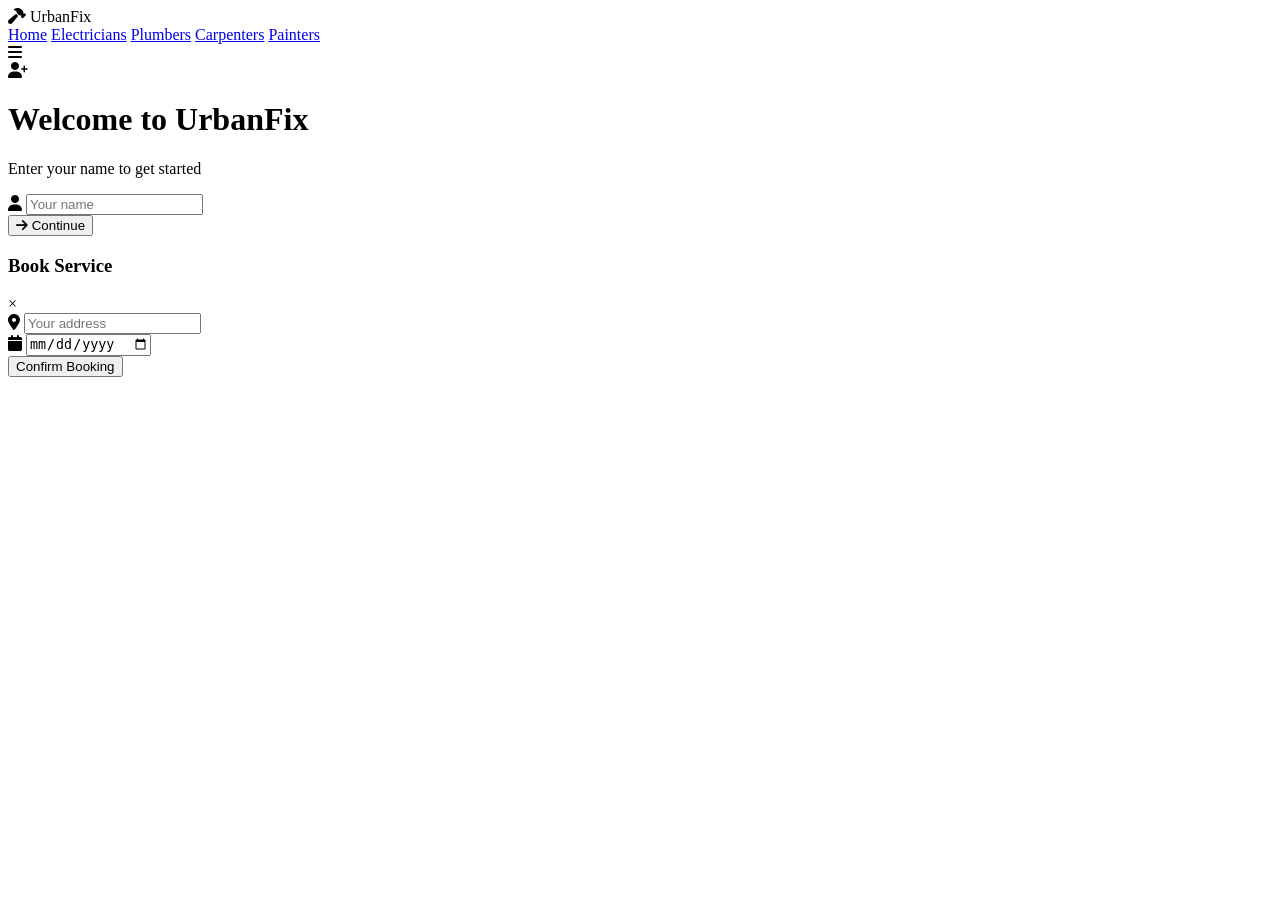
==== carpenter.html @ 441cc655 "Initial upload" ====
<!DOCTYPE html>
<html lang="en">
<head>
    <meta charset="UTF-8">
    <meta name="viewport" content="width=device-width, initial-scale=1.0">
    <title>Carpenters - UrbanFix</title>
    <link rel="stylesheet" href="css/style.css">
    <link href="https://fonts.googleapis.com/css2?family=Inter:wght@300;400;500;600;700&display=swap" rel="stylesheet">
    <link rel="stylesheet" href="https://cdnjs.cloudflare.com/ajax/libs/font-awesome/6.4.0/css/all.min.css">
</head>
<body>
    <nav class="navbar" id="navbar">
        <div class="nav-container">
            <div class="nav-logo">
                <i class="fas fa-hammer"></i>
                UrbanFix
            </div>
            <div class="nav-links" id="navLinks">
                <a href="index.html">Home</a>
                <a href="electrician.html">Electricians</a>
                <a href="plumber.html">Plumbers</a>
                <a href="carpenter.html">Carpenters</a>
                <a href="painter.html">Painters</a>
                <a href="#" id="logoutBtn" style="display:none;">Logout</a>
            </div>
            <div class="nav-toggle" id="navToggle">
                <i class="fas fa-bars"></i>
            </div>
        </div>
    </nav>

    <div class="login-container" id="loginContainer"></div>

    <main class="main-content" id="mainContent">
        <section class="hero" style="background: linear-gradient(135deg, #43e97b 0%, #38f9d7 100%); padding: 140px 0 80px;">
            <div class="container">
                <div style="text-align: center; color: #fff;">
                    <h1 style="font-size: 3rem; font-weight: 800; margin-bottom: 20px; text-shadow: 0 2px 10px rgba(0,0,0,0.2);">Carpenters</h1>
                    <p style="font-size: 1.3rem; max-width: 600px; margin: 0 auto; opacity: 0.95;">Professional carpenters for furniture repair, shelves & woodwork</p>
                </div>
            </div>
        </section>

        <section class="workers-section">
            <div class="container">
                <div id="workersContainer"></div>
            </div>
        </section>
    </main>

    <div id="bookingModal" class="modal">
        <div class="modal-content">
            <div class="modal-header">
                <h3 id="modalTitle">Book Service</h3>
                <span class="close">&times;</span>
            </div>
            <form id="bookingForm">
                <input type="hidden" id="workerName" />
                <div class="input-group">
                    <i class="fas fa-map-marker-alt"></i>
                    <input type="text" id="address" placeholder="Your full address" required>
                </div>
                <div class="input-group">
                    <i class="fas fa-calendar"></i>
                    <input type="date" id="bookingDate" required>
                </div>
                <div class="input-group">
                    <i class="fas fa-phone"></i>
                    <input type="tel" id="phone" placeholder="Your phone number" required>
                </div>
                <button type="submit" class="btn-primary full-width">Confirm Booking</button>
            </form>
        </div>
    </div>

    <script src="js/main.js"></script>
    <script>
        document.addEventListener('DOMContentLoaded', function() {
            const savedUser = localStorage.getItem('urbanfix_user');
            if (!savedUser) {
                window.location.href = 'index.html';
                return;
            }
            showMainContent();
            generateWorkers('carpenter');
        });
    </script>
</body>
</html>
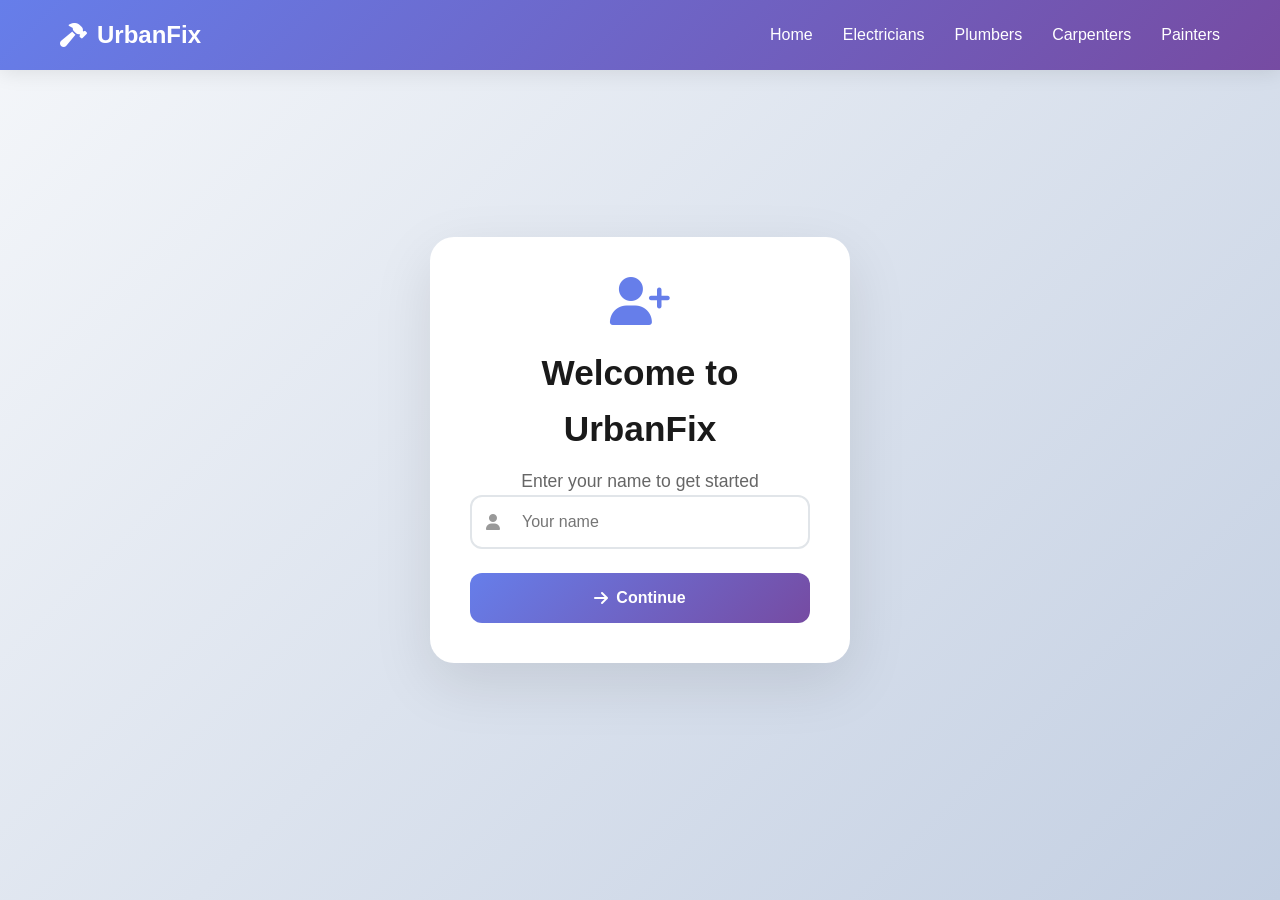
==== commit 64bce2bd: "Add files via upload" ====
--- a/carpenter.html
+++ b/carpenter.html
@@ -73,7 +73,7 @@
         </div>
     </div>
 
-    <script src="js/main.js"></script>
+    <script src="main.js"></script>
     <script>
         document.addEventListener('DOMContentLoaded', function() {
             const savedUser = localStorage.getItem('urbanfix_user');
